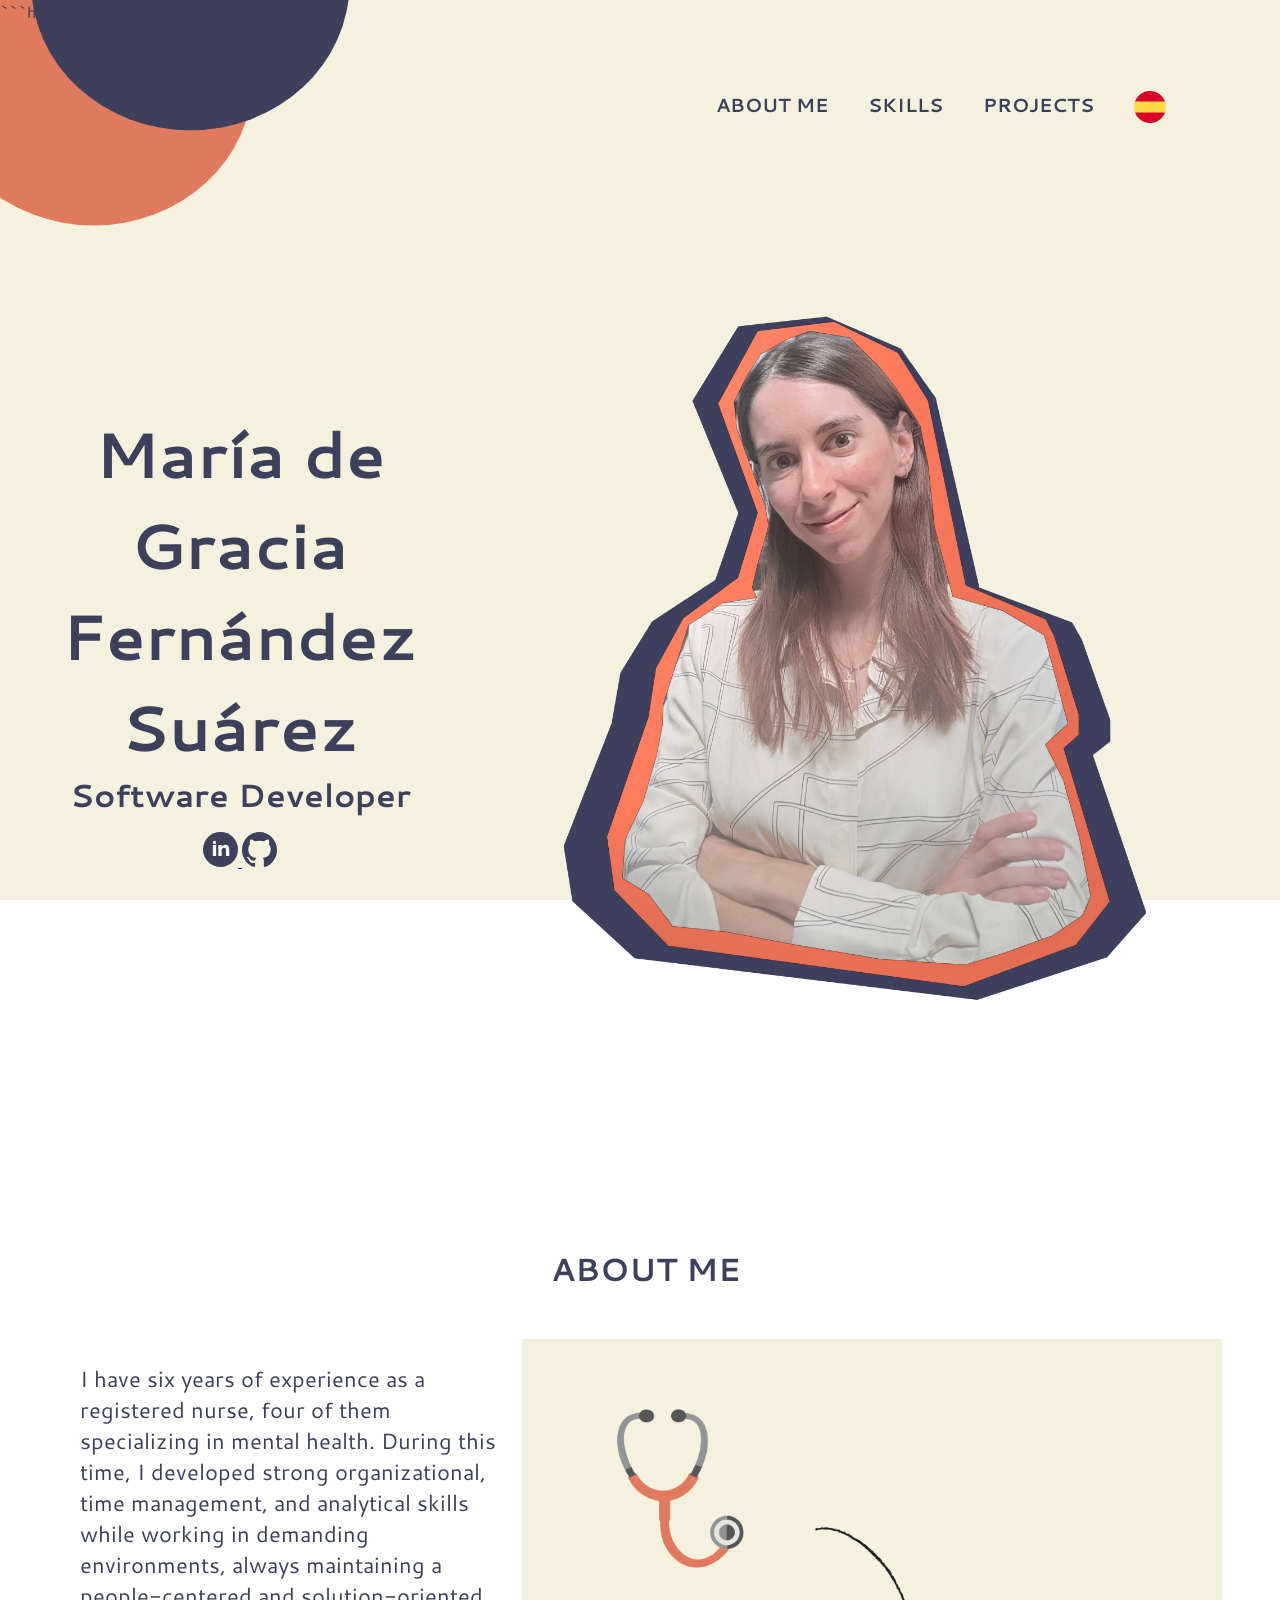
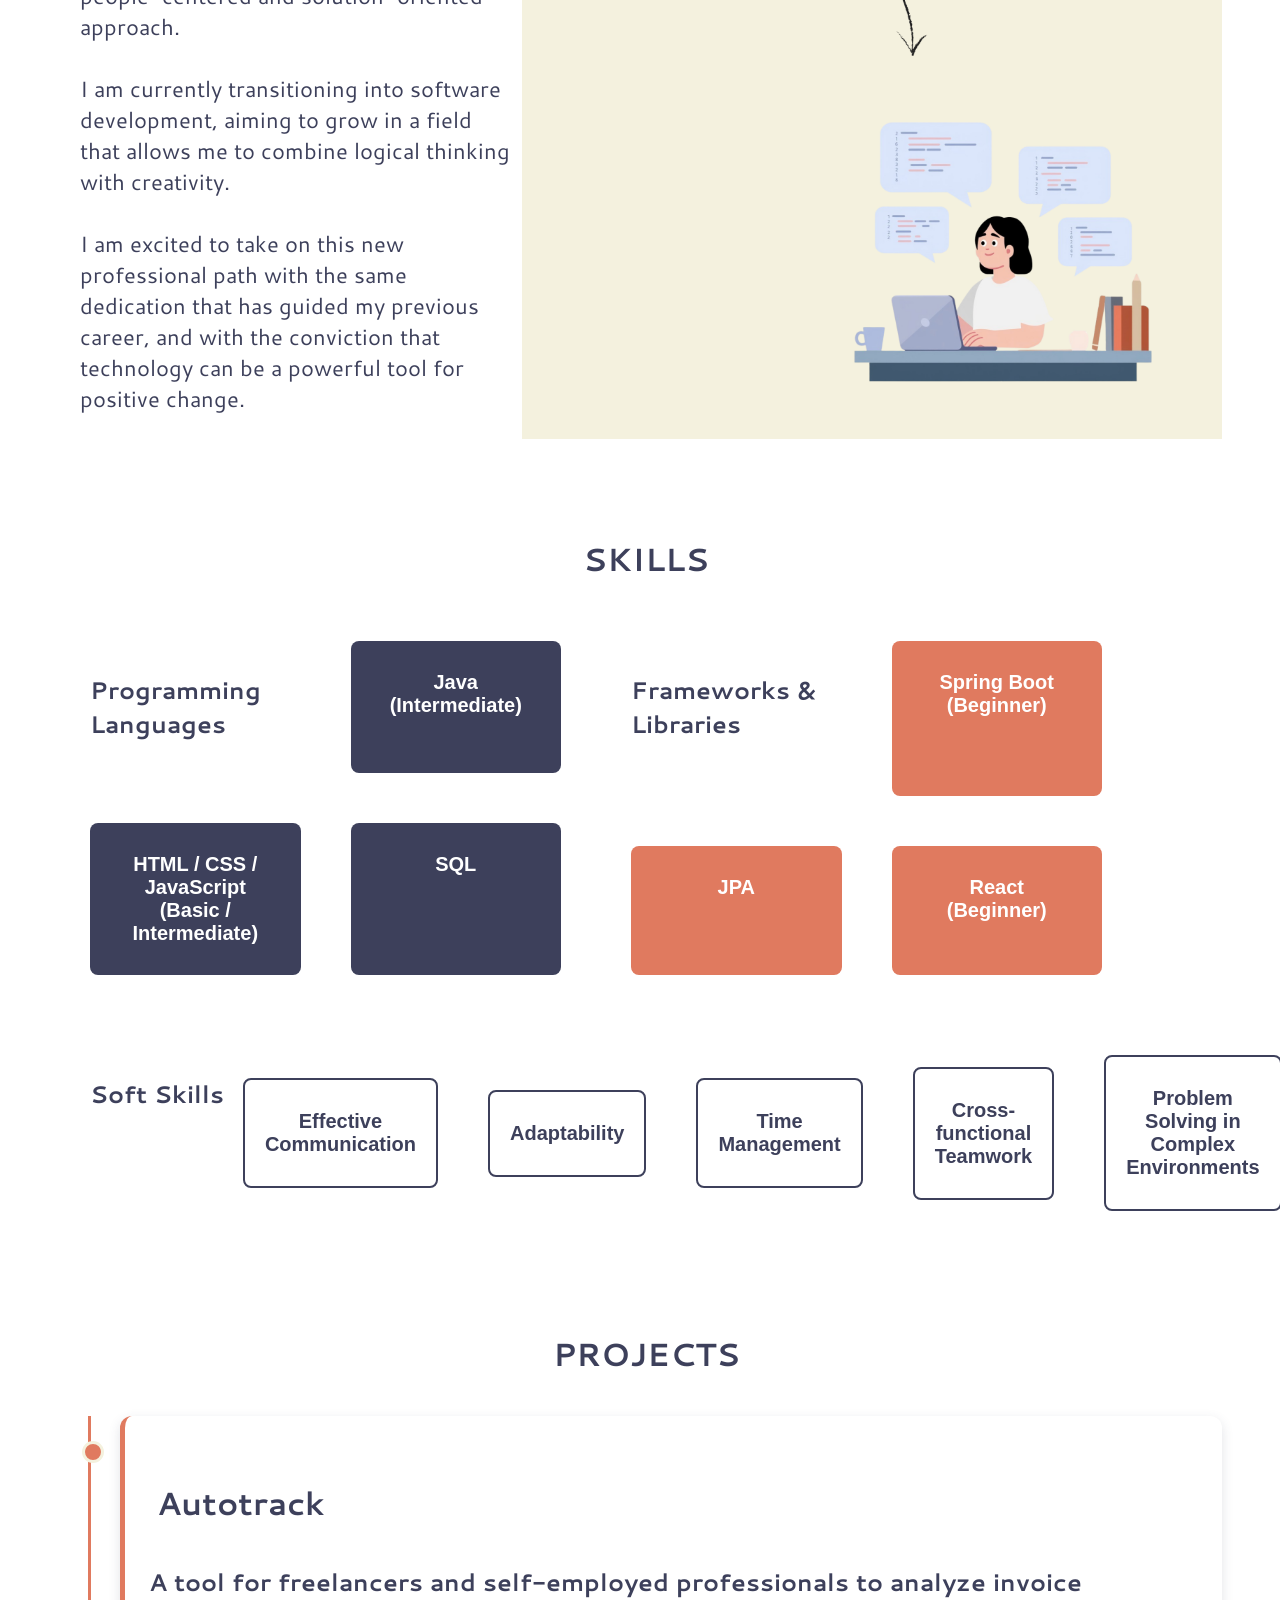
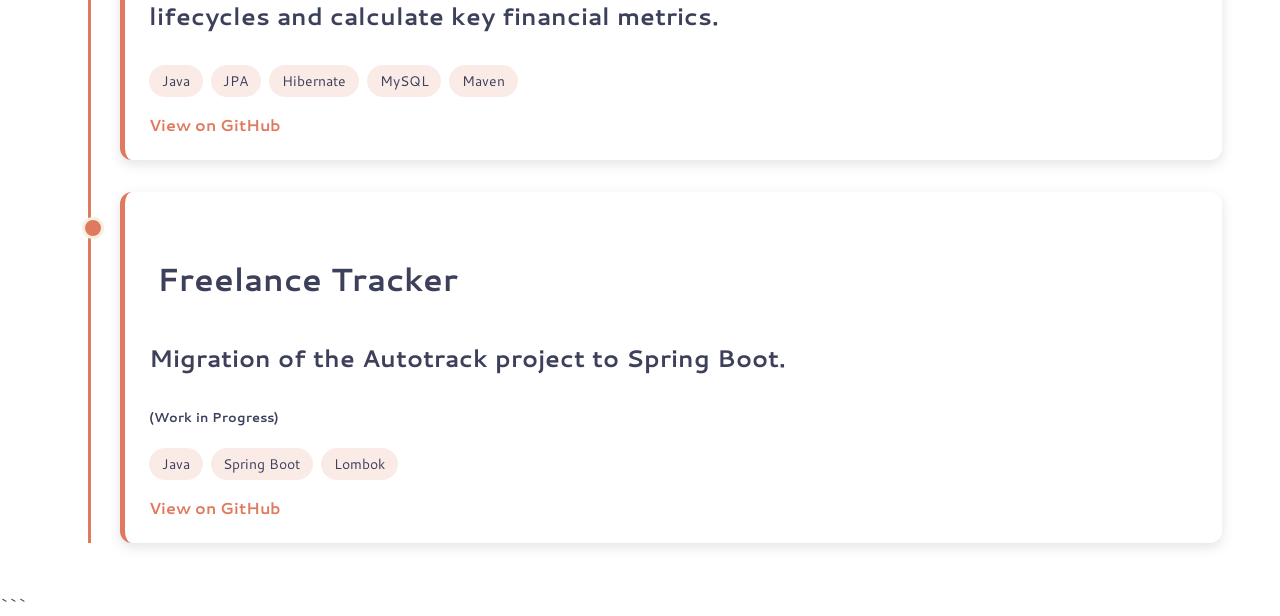
==== index_english.html @ 174630ba "Portolio inicial completado" ====
```html
<!DOCTYPE html>
<html lang="en">
<head>
    <meta charset="UTF-8">
    <meta name="viewport" content="width=device-width, initial-scale=1.0">
    <link rel="stylesheet" href="style.css">
    <link rel="icon" type="image/png" href="img/favicon.png">
    <link rel="preconnect" href="https://fonts.googleapis.com">
    <link rel="preconnect" href="https://fonts.gstatic.com" crossorigin>
    <link href="https://fonts.googleapis.com/css2?family=Cantarell:ital,wght@0,400;0,700;1,400;1,700&display=swap" rel="stylesheet">

    <title>María Fernández | Software Developer</title>
</head>

<body>

    <header>
        <nav>
            <a href="#about-me">ABOUT ME</a>
            <a href="#skills">SKILLS</a>
            <a href="#projects">PROJECTS</a>
            <a href="index.html">
                <img src="img/bandera-espana.png" alt="Spanish">
            </a>
        </nav>
    </header>

    <main>

        <div class="container">

            <section class="presentacion">

                <h1>María de Gracia <br> Fernández Suárez</h1>

                <h2>Software Developer</h2>

                <nav>
                    <a href="https://www.linkedin.com/in/mar%C3%ADa-de-gracia-fern%C3%A1ndez-su%C3%A1rez/" target="_blank">
                        <img src="img/linkedin.svg" alt="LinkedIn" class="iconos">
                    </a>

                    <a href="https://github.com/gfersua" target="_blank">
                        <img src="img/github.svg" alt="GitHub" class="iconos">
                    </a>
                </nav>

            </section>

            <div class="foto-perfil">
                <img src="img/perfil.png" class="foto-perfil" alt="Profile picture">
            </div>

        </div>

        <section id="about-me" class="secciones">

            <h3>ABOUT ME</h3>

            <div class="container-2">

                <p>
                    I have six years of experience as a registered nurse, four of them specializing in mental health.
                    During this time, I developed strong organizational, time management, and analytical skills while
                    working in demanding environments, always maintaining a people-centered and solution-oriented approach.
                    <br><br>

                    I am currently transitioning into software development, aiming to grow in a field that allows me to
                    combine logical thinking with creativity.
                    <br><br>

                    I am excited to take on this new professional path with the same dedication that has guided my previous
                    career, and with the conviction that technology can be a powerful tool for positive change.
                </p>

                <img src="img/decoracion1.png" alt="Decorative element" class="decoracion">

            </div>

        </section>

        <section id="skills" class="secciones">

            <h3>SKILLS</h3>

            <div class="grid-container">

                <div class="grid-container">
                    <h4>Programming Languages</h4>

                    <div class="grid-item">
                        Java <br> (Intermediate)
                    </div>

                    <div class="grid-item">
                        HTML / CSS / JavaScript <br> (Basic / Intermediate)
                    </div>

                    <div class="grid-item">
                        SQL
                    </div>
                </div>

                <div class="grid-container">
                    <h4>Frameworks & Libraries</h4>

                    <div class="grid-item salmon">
                        Spring Boot <br> (Beginner)
                    </div>

                    <div class="grid-item salmon">
                        JPA
                    </div>

                    <div class="grid-item salmon">
                        React <br> (Beginner)
                    </div>
                </div>

                <div class="grid-container soft">

                    <h4>Soft Skills</h4>

                    <div class="grid-container soft">

                        <div class="grid-item blanco">
                            Effective Communication
                        </div>

                        <div class="grid-item blanco">
                            Adaptability
                        </div>

                        <div class="grid-item blanco">
                            Time Management
                        </div>

                        <div class="grid-item blanco">
                            Cross-functional Teamwork
                        </div>

                        <div class="grid-item blanco">
                            Problem Solving in Complex Environments
                        </div>

                    </div>

                </div>

            </div>

        </section>

        <section id="projects" class="secciones">

            <h3>PROJECTS</h3>

            <div class="timeline">

                <article class="project-card">

                    <h3>Autotrack</h3>

                    <h4>
                        A tool for freelancers and self-employed professionals to analyze invoice lifecycles and calculate key financial metrics.
                    </h4>

                    <div class="technologies">
                        <span>Java</span>
                        <span>JPA</span>
                        <span>Hibernate</span>
                        <span>MySQL</span>
                        <span>Maven</span>
                    </div>

                    <a href="https://github.com/gfersua/autotrack" target="_blank">
                        View on GitHub
                    </a>

                </article>

                <article class="project-card">

                    <h3>Freelance Tracker</h3>

                    <h4>
                        Migration of the Autotrack project to Spring Boot.
                    </h4>

                    <h5>(Work in Progress)</h5>

                    <div class="technologies">
                        <span>Java</span>
                        <span>Spring Boot</span>
                        <span>Lombok</span>
                    </div>

                    <a href="https://github.com/gfersua/freelance-tracker" target="_blank">
                        View on GitHub
                    </a>

                </article>

            </div>

        </section>

    </main>

</body>
</html>
```
---- style.css ----
.cantarell-regular {
  font-family: "Cantarell", sans-serif;
  font-weight: 400;
  font-style: normal;
}

.cantarell-bold {
  font-family: "Cantarell", sans-serif;
  font-weight: 700;
  font-style: normal;
}

.cantarell-regular-italic {
  font-family: "Cantarell", sans-serif;
  font-weight: 400;
  font-style: italic;
}

.cantarell-bold-italic {
  font-family: "Cantarell", sans-serif;
  font-weight: 700;
  font-style: italic;
}


body{

    margin: 0px;
    background-image: url(img/fondo.svg);
    background-repeat:repeat;
    background-size: cover;
    background-attachment: fixed; 
    font-family: Cantarell;
    color: #3D405B;
}

header{

    width: 70%;
    position:relative;
    margin-top: 3rem;
    margin-left: 25%;
    border: 1rem;

}

header nav{

    font-size: 1.2rem;
    text-align: end;
    display: flex;
    justify-content: end;
    margin: 30px;
    
}

header nav a{
    margin: 20px;
    font-weight: bold;
    text-decoration: none;
    position: relative;
    color: #3D405B;
    
}

header nav a::after {
    content: ""; 
    position: absolute;
    left: 0;
    bottom: -5px; 
    width: 0;     
    height: 2px; 
    background-color: #3D405B;
    transition: width 0.3s ease; 
}

header nav a:hover::after {
    width: 100%; 
}

h1{
    font-size:4rem;
    margin:0;
    text-align: center;
}

h2{
    margin:0;
    font-size: 2rem;
  
}




.container{
    margin:0;
    display:flex;
    align-items: center;
    justify-content: center;
    margin-top: -100px;
}

.presentacion{

    display: flex;
    flex-direction: column;
    align-items: center;
    justify-content: center;
    position:relative;
    margin-left: 50px;
    margin-bottom: 0;
    width: 50%;
}

.iconos{
    margin-top:15px;
    width: 35px;

}

.foto-perfil{
    width: 850px;
    
}

.secciones{
    display:flex;
    flex-direction: column;
    align-items: center;
    width: 90%;
    margin-left: 70px;
    margin-top:0px;
    margin-bottom: 50px;
 
}

.secciones h3{
    padding:8px;
    font-size: 2rem;
   
}

.secciones h4{
    font-weight: bold;
    font-size: 1.5rem;
}

.secciones p{
    width: 50%;
    font-size: 22px;
    padding:10px;
  

}


.container-2{
    display:flex;
    align-items: center;
    justify-content: center;
}

.decoracion{

    width: 700px;

}

.grid-container{

    display:grid;
    grid-template-columns: repeat(2, 1fr);
    gap: 50px;
    padding:10px;
    
   
}

.grid-item {
  background-color: #3d405b;
  color: #ffffff;
  padding: 30px 20px;
  text-align: center;
  font-size: 20px;
  font-family: sans-serif;
  font-weight: bold;
  border-radius: 8px;
}

.salmon{
    background-color: #E07A5F;
}

.soft{

    place-content: center;
    grid-template-columns: repeat(5, 1fr);
    grid-column: span 4;
}

.blanco{
    place-self: center;
    background-color: #ffffff;
    border:solid 2px #3D405B;
    color:#3D405B;
  
}

#proyectos {
    max-width: 900px;
    margin: 0 auto;
    padding: 4rem 1rem;
    background-color: #F4F1DE;
}

#proyectos h2 {
    text-align: center;
    margin-bottom: 3rem;
    color: #3D405B;
}

.timeline {
    display: flex;
    flex-direction: column;
    gap: 2rem;
    position: relative;
}

.timeline::before {
    content: "";
    position: absolute;
    left: 18px;
    top: 0;
    width: 3px;
    height: 100%;
    background-color: #E07A5F;
}

.project-card {
    position: relative;
    margin-left: 50px;
    padding: 1.5rem;
    background-color: white;
    border-left: 5px solid #E07A5F;
    border-radius: 12px;
    box-shadow: 0 4px 12px rgba(61, 64, 91, 0.15);
    transition: transform 0.3s ease;
}

.project-card:hover {
    transform: translateY(-4px);
}

.project-card::before {
    content: "";
    position: absolute;
    left: -43px;
    top: 25px;
    width: 16px;
    height: 16px;
    border-radius: 50%;
    background-color: #E07A5F;
    border: 3px solid #F4F1DE;
}

.project-card h3 {
    color: #3D405B;
    margin-bottom: 1rem;
}

.technologies {
    display: flex;
    flex-wrap: wrap;
    gap: 0.5rem;
    margin-bottom: 1rem;
}

.technologies span {
    padding: 0.4rem 0.8rem;
    background-color: rgba(224, 122, 95, 0.15);
    color: #3D405B;
    border-radius: 20px;
    font-size: 0.85rem;
    font-weight: 500;
}

.project-card a {
    color: #E07A5F;
    font-weight: 600;
    text-decoration: none;
}

.project-card a:hover {
    color: #3D405B;
}


/* TABLET */
@media (max-width: 992px){

    header{
        width: 90%;
        margin-left: auto;
        margin-right: auto;
    }

    .container{
        flex-direction: column;
        margin-top: 0;
    }

    .presentacion{
        width: 90%;
        margin-left: 0;
        text-align: center;
    }

    .foto-perfil{
        width: 100%;
        max-width: 500px;
    }

    .decoracion{
        width: 100%;
        max-width: 500px;
    }

    .secciones{
        width: 95%;
        margin-left: auto;
        margin-right: auto;
    }

    .secciones p{
        width: 80%;
    }

    .grid-container{
        grid-template-columns: 1fr;
    }

    .soft{
        grid-template-columns: repeat(3,1fr);
    }
}


/* MOVIL */
@media (max-width: 768px){

    h1{
        font-size: 2.5rem;
    }

    h2{
        font-size: 1.5rem;
    }

    .secciones h3{
        font-size: 1.7rem;
    }

    .secciones h4{
        font-size: 1.2rem;
    }

    .secciones p{
        width: 95%;
        font-size: 1rem;
        text-align: center;
    }

    header nav{
        justify-content: center;
        flex-wrap: wrap;
        font-size: 1rem;
    }

    header nav a{
        margin: 10px;
    }

    .foto-perfil{
        max-width: 320px;
    }

    .decoracion{
        display: none; /* opcional */
    }

    .grid-container{
        gap: 20px;
    }

    .soft{
        grid-template-columns: repeat(2,1fr);
    }

    .project-card{
        margin-left: 35px;
    }

    .timeline::before{
        left: 12px;
    }

    .project-card::before{
        left: -37px;
    }
}
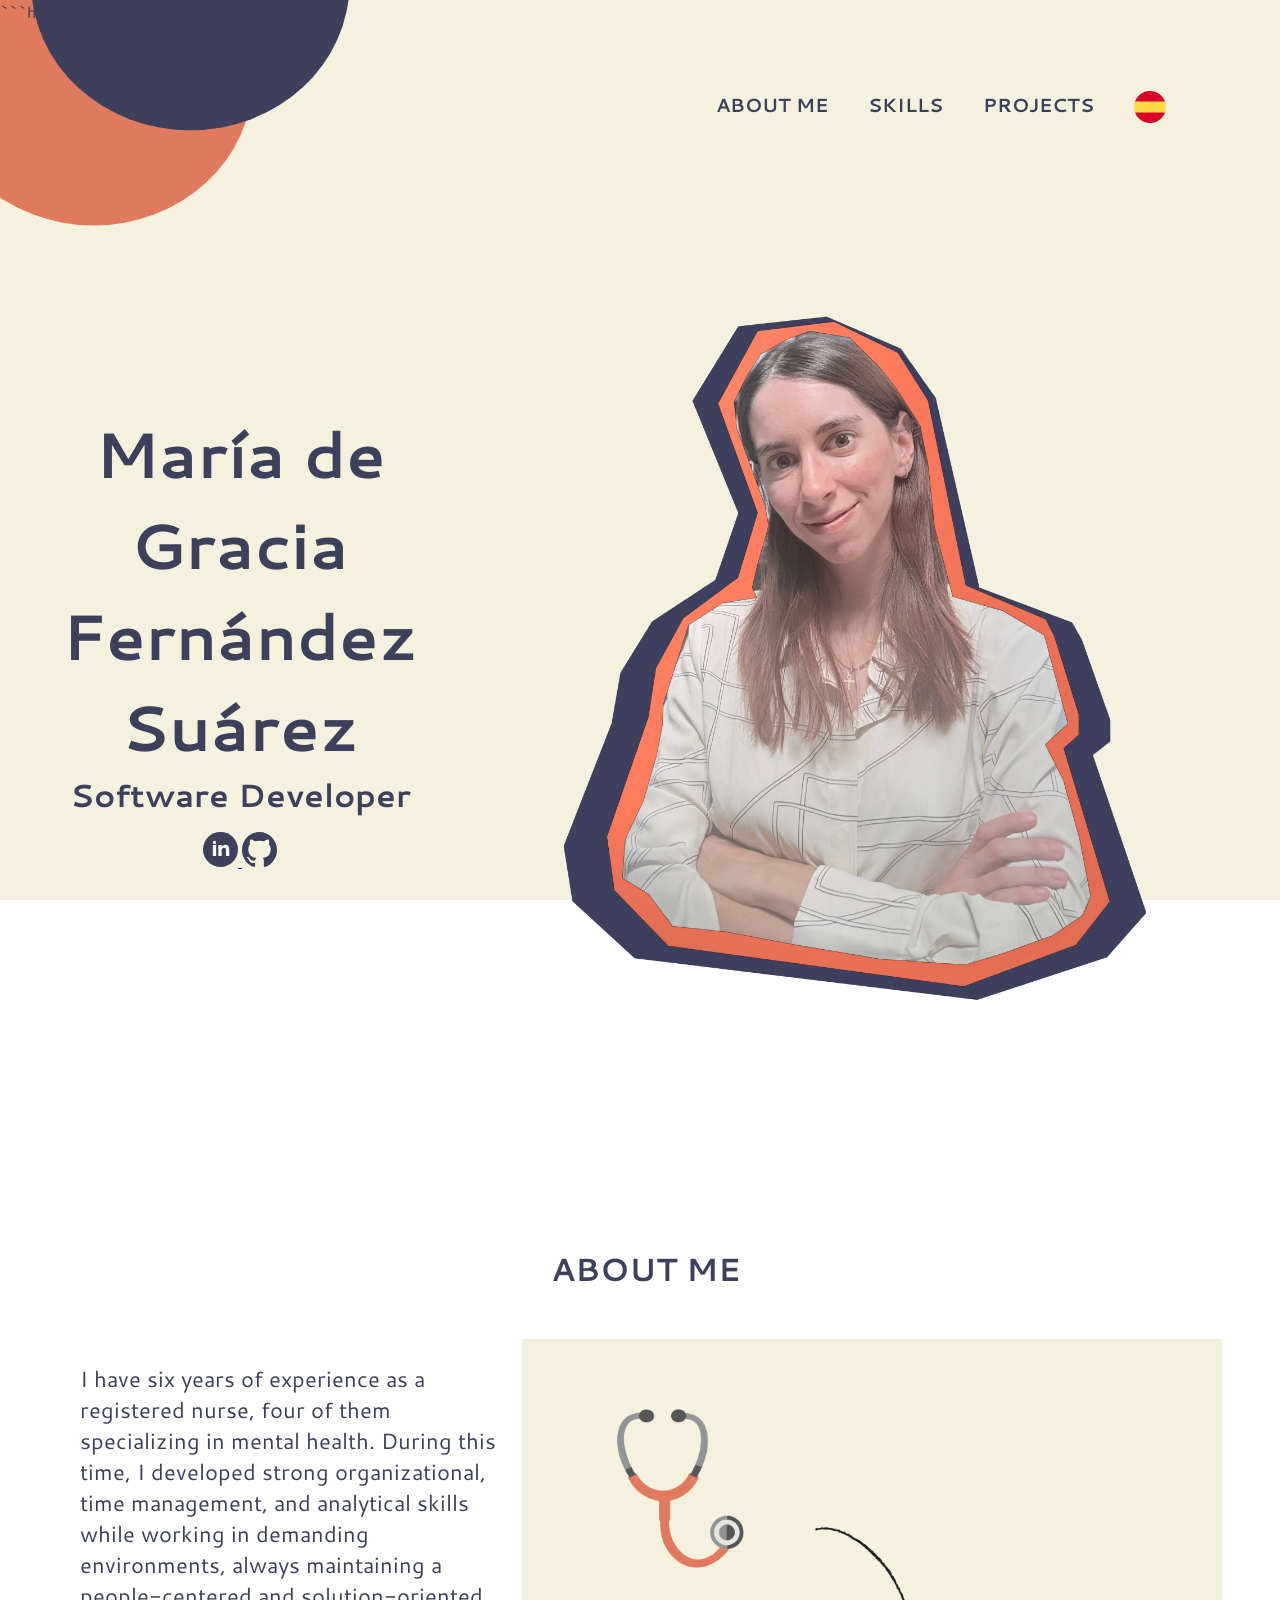
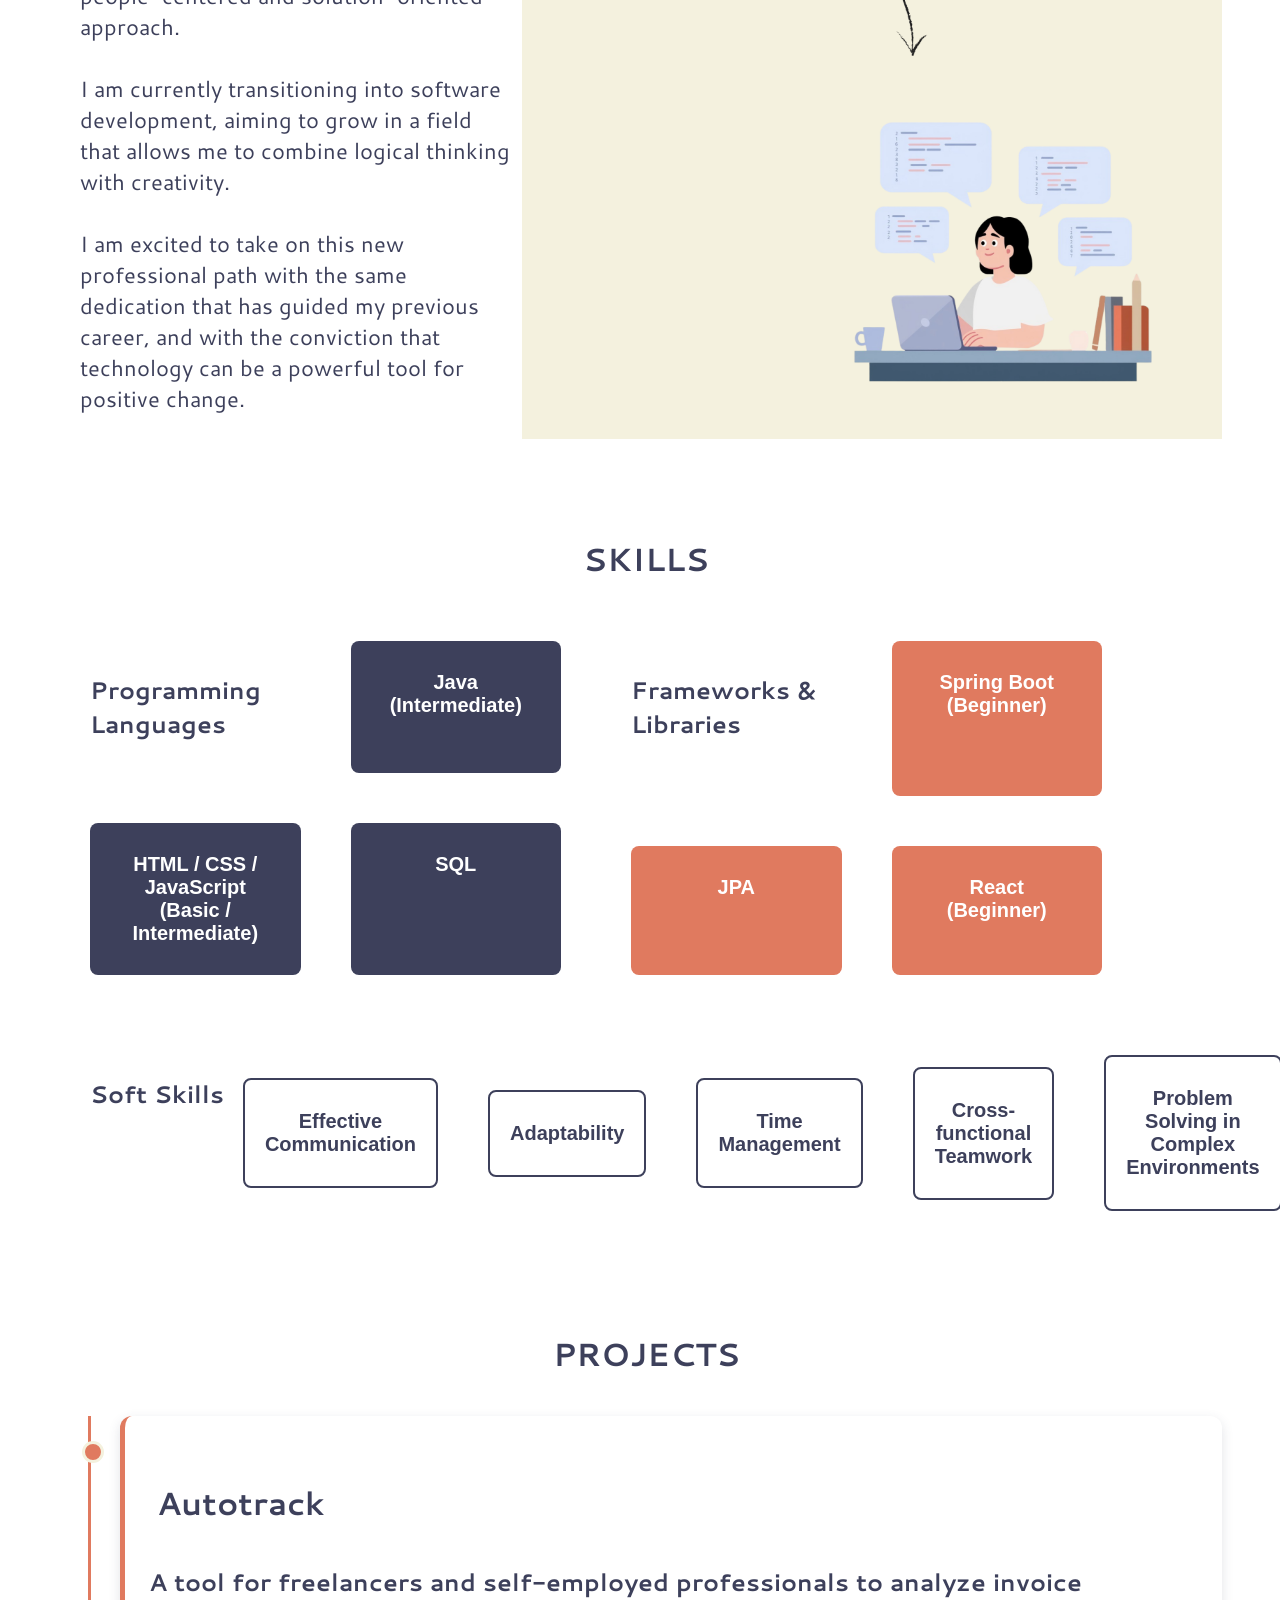
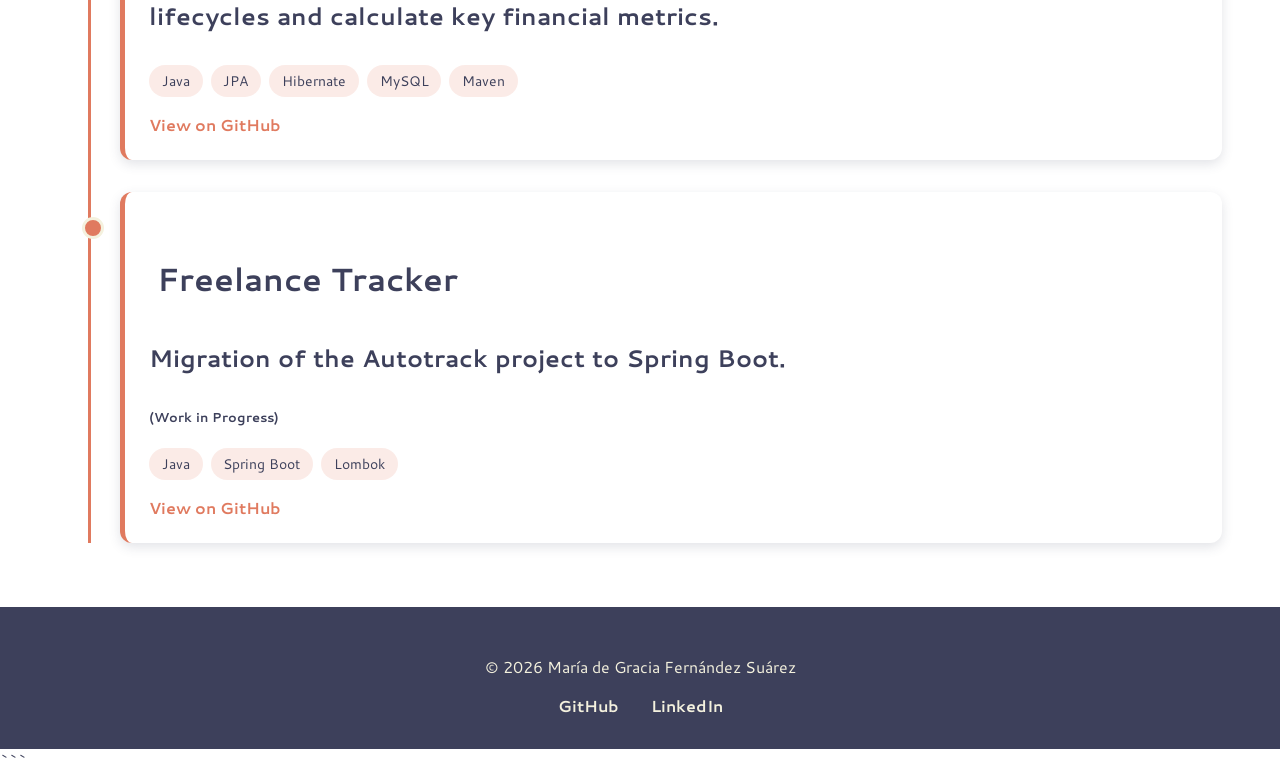
==== commit 97adaa6a: "footer añadido" ====
--- a/index_english.html
+++ b/index_english.html
@@ -208,6 +208,16 @@
 
     </main>
 
+
+    <footer>
+    <p>© 2026 María de Gracia Fernández Suárez</p>
+
+    <div class="footer-links">
+        <a href="https://github.com/gfersua" target="_blank">GitHub</a>
+        <a href="https://www.linkedin.com/in/mar%C3%ADa-de-gracia-fern%C3%A1ndez-su%C3%A1rez/" target="_blank">LinkedIn</a>
+    </div>
+</footer>
+
 </body>
 </html>
 ```
--- a/style.css
+++ b/style.css
@@ -408,4 +408,30 @@
     .project-card::before{
         left: -37px;
     }
+}
+
+
+footer{
+    margin-top: 4rem;
+    padding: 2rem;
+    background-color: #3D405B;
+    color: #F4F1DE;
+    text-align: center;
+}
+
+.footer-links{
+    margin-top: 1rem;
+    display: flex;
+    justify-content: center;
+    gap: 2rem;
+}
+
+.footer-links a{
+    color: #F4F1DE;
+    text-decoration: none;
+    font-weight: bold;
+}
+
+.footer-links a:hover{
+    color: #E07A5F;
 }
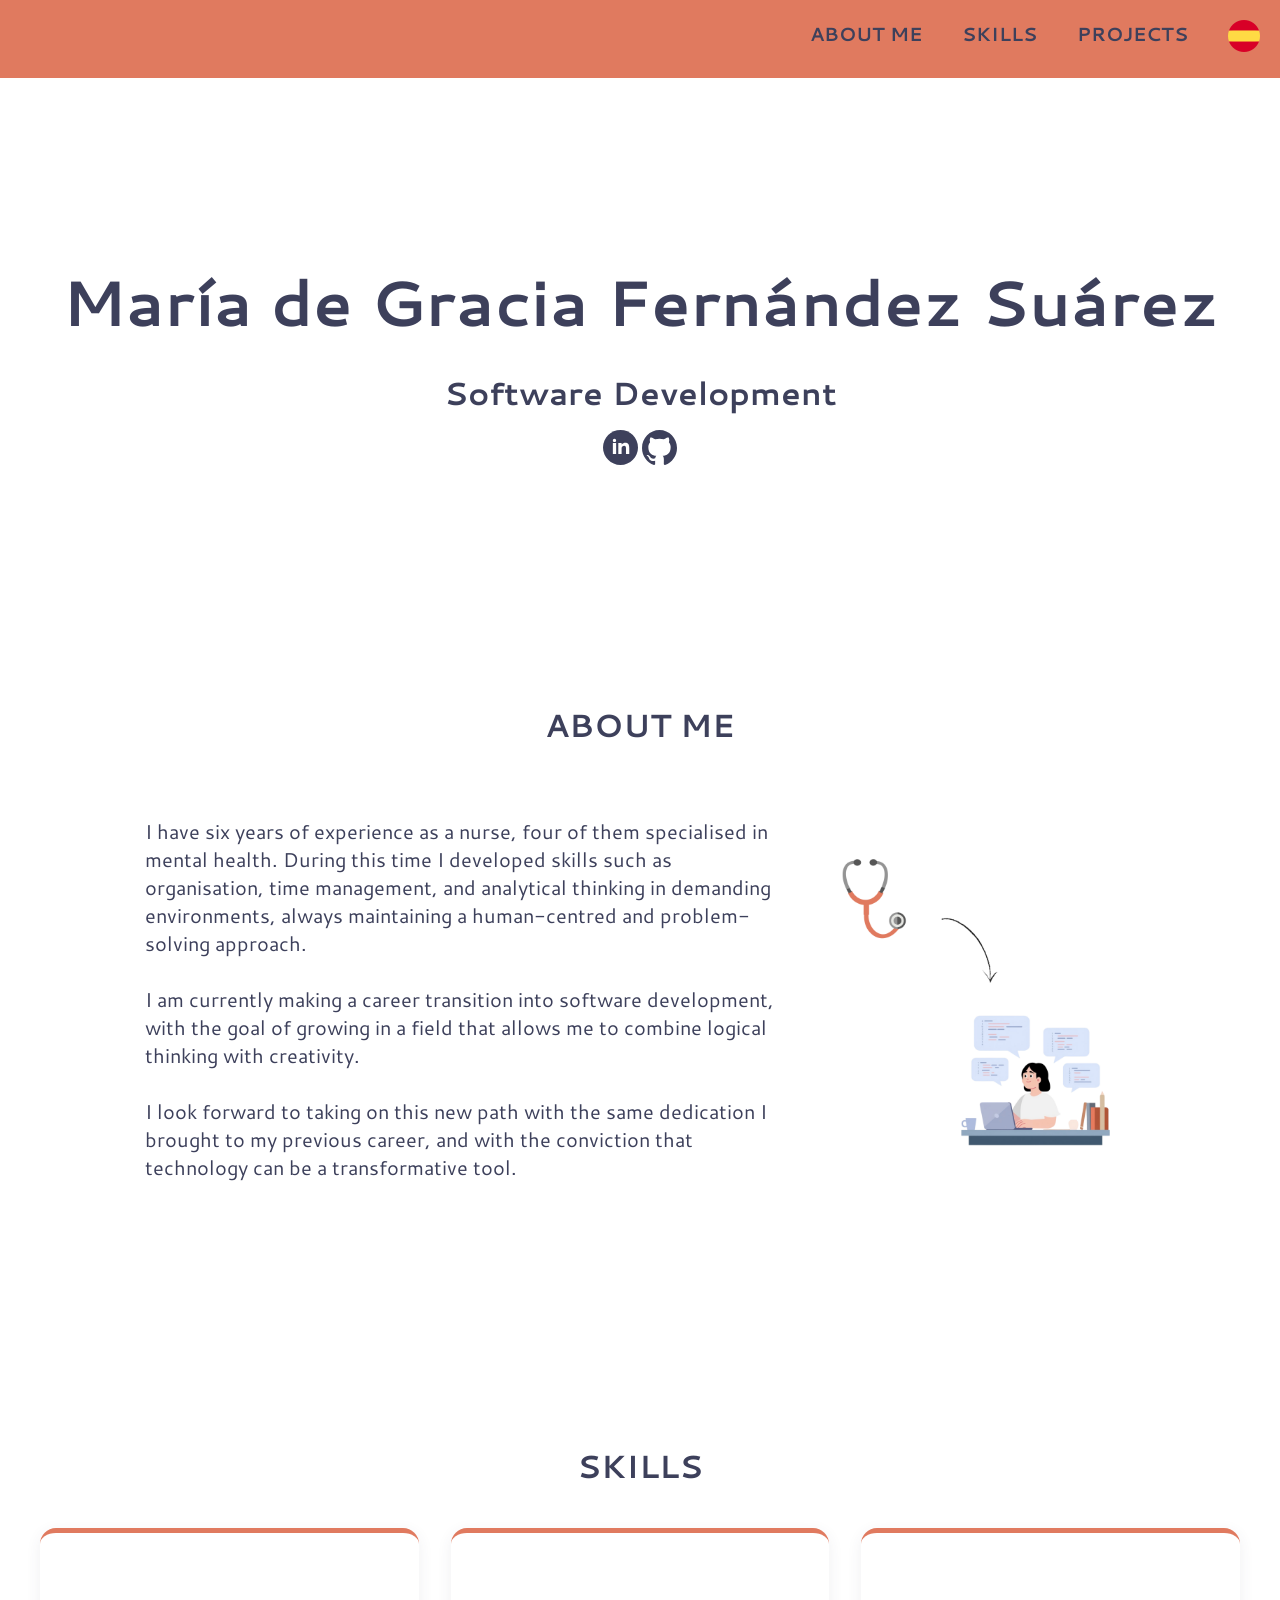
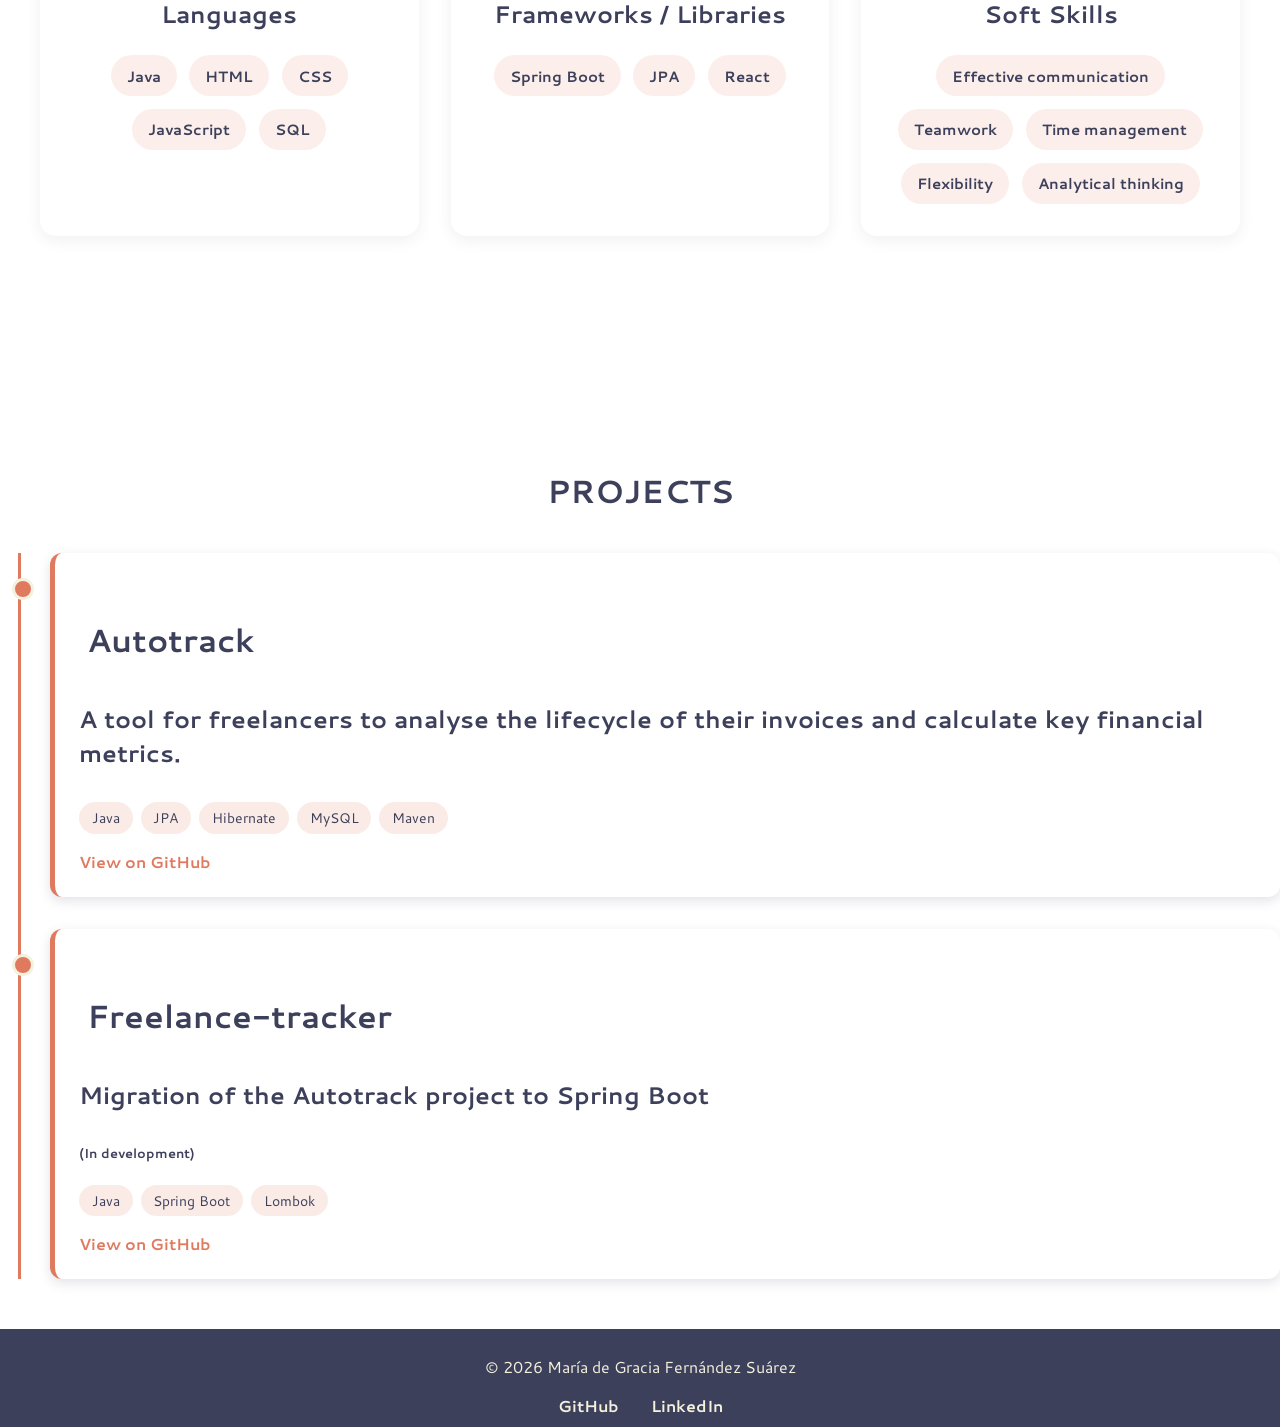
==== commit a72ee3e7: "cambios index ver eng" ====
--- a/index_english.html
+++ b/index_english.html
@@ -1,4 +1,3 @@
-```html
 <!DOCTYPE html>
 <html lang="en">
 <head>
@@ -9,8 +8,7 @@
     <link rel="preconnect" href="https://fonts.googleapis.com">
     <link rel="preconnect" href="https://fonts.gstatic.com" crossorigin>
     <link href="https://fonts.googleapis.com/css2?family=Cantarell:ital,wght@0,400;0,700;1,400;1,700&display=swap" rel="stylesheet">
-
-    <title>María Fernández | Software Developer</title>
+    <title>MiPortolio</title>
 </head>
 
 <body>
@@ -20,39 +18,25 @@
             <a href="#about-me">ABOUT ME</a>
             <a href="#skills">SKILLS</a>
             <a href="#projects">PROJECTS</a>
-            <a href="index.html">
-                <img src="img/bandera-espana.png" alt="Spanish">
-            </a>
+            <a href="index.html"><img src="img/bandera-espana.png" alt="Spanish"></a>
         </nav>
     </header>
 
     <main>
 
-        <div class="container">
+        <section class="presentacion">
 
-            <section class="presentacion">
+            <h1>María de Gracia Fernández Suárez</h1>
+            <br>
+            <h2>Software Development</h2>
 
-                <h1>María de Gracia <br> Fernández Suárez</h1>
+            <nav>
+                <a href="https://www.linkedin.com/in/mar%C3%ADa-de-gracia-fern%C3%A1ndez-su%C3%A1rez/" target="_blank"><img src="img/linkedin.svg" alt="LinkedIn" class="iconos"></a>
+                <a href="https://github.com/gfersua" target="_blank"><img src="img/github.svg" alt="GitHub" class="iconos"></a>
+            </nav>
 
-                <h2>Software Developer</h2>
+        </section>
 
-                <nav>
-                    <a href="https://www.linkedin.com/in/mar%C3%ADa-de-gracia-fern%C3%A1ndez-su%C3%A1rez/" target="_blank">
-                        <img src="img/linkedin.svg" alt="LinkedIn" class="iconos">
-                    </a>
-
-                    <a href="https://github.com/gfersua" target="_blank">
-                        <img src="img/github.svg" alt="GitHub" class="iconos">
-                    </a>
-                </nav>
-
-            </section>
-
-            <div class="foto-perfil">
-                <img src="img/perfil.png" class="foto-perfil" alt="Profile picture">
-            </div>
-
-        </div>
 
         <section id="about-me" class="secciones">
 
@@ -61,111 +45,74 @@
             <div class="container-2">
 
                 <p>
-                    I have six years of experience as a registered nurse, four of them specializing in mental health.
-                    During this time, I developed strong organizational, time management, and analytical skills while
-                    working in demanding environments, always maintaining a people-centered and solution-oriented approach.
-                    <br><br>
-
-                    I am currently transitioning into software development, aiming to grow in a field that allows me to
-                    combine logical thinking with creativity.
-                    <br><br>
-
-                    I am excited to take on this new professional path with the same dedication that has guided my previous
-                    career, and with the conviction that technology can be a powerful tool for positive change.
+                    I have six years of experience as a nurse, four of them specialised in mental health. During this time I developed skills such as organisation, time management, and analytical thinking in demanding environments, always maintaining a human-centred and problem-solving approach.
+                    <br>
+                    <br>
+                    I am currently making a career transition into software development, with the goal of growing in a field that allows me to combine logical thinking with creativity.
+                    <br>
+                    <br>
+                    I look forward to taking on this new path with the same dedication I brought to my previous career, and with the conviction that technology can be a transformative tool.
                 </p>
 
-                <img src="img/decoracion1.png" alt="Decorative element" class="decoracion">
+                <img src="img/decoracion1.png" alt="decorative element" class="decoracion">
 
             </div>
+        </section>
 
-        </section>
 
         <section id="skills" class="secciones">
 
             <h3>SKILLS</h3>
 
-            <div class="grid-container">
+            <div class="skills-grid">
 
-                <div class="grid-container">
-                    <h4>Programming Languages</h4>
+                <div class="skill-card">
+                    <h4>Languages</h4>
 
-                    <div class="grid-item">
-                        Java <br> (Intermediate)
-                    </div>
-
-                    <div class="grid-item">
-                        HTML / CSS / JavaScript <br> (Basic / Intermediate)
-                    </div>
-
-                    <div class="grid-item">
-                        SQL
+                    <div class="skill-list">
+                        <span>Java</span>
+                        <span>HTML</span>
+                        <span>CSS</span>
+                        <span>JavaScript</span>
+                        <span>SQL</span>
                     </div>
                 </div>
 
-                <div class="grid-container">
-                    <h4>Frameworks & Libraries</h4>
+                <div class="skill-card">
+                    <h4>Frameworks / Libraries</h4>
 
-                    <div class="grid-item salmon">
-                        Spring Boot <br> (Beginner)
-                    </div>
-
-                    <div class="grid-item salmon">
-                        JPA
-                    </div>
-
-                    <div class="grid-item salmon">
-                        React <br> (Beginner)
+                    <div class="skill-list">
+                        <span>Spring Boot</span>
+                        <span>JPA</span>
+                        <span>React</span>
                     </div>
                 </div>
 
-                <div class="grid-container soft">
-
+                <div class="skill-card">
                     <h4>Soft Skills</h4>
 
-                    <div class="grid-container soft">
-
-                        <div class="grid-item blanco">
-                            Effective Communication
-                        </div>
-
-                        <div class="grid-item blanco">
-                            Adaptability
-                        </div>
-
-                        <div class="grid-item blanco">
-                            Time Management
-                        </div>
-
-                        <div class="grid-item blanco">
-                            Cross-functional Teamwork
-                        </div>
-
-                        <div class="grid-item blanco">
-                            Problem Solving in Complex Environments
-                        </div>
-
+                    <div class="skill-list">
+                        <span>Effective communication</span>
+                        <span>Teamwork</span>
+                        <span>Time management</span>
+                        <span>Flexibility</span>
+                        <span>Analytical thinking</span>
                     </div>
-
                 </div>
 
             </div>
 
         </section>
 
+
         <section id="projects" class="secciones">
-
             <h3>PROJECTS</h3>
 
             <div class="timeline">
 
                 <article class="project-card">
-
                     <h3>Autotrack</h3>
-
-                    <h4>
-                        A tool for freelancers and self-employed professionals to analyze invoice lifecycles and calculate key financial metrics.
-                    </h4>
-
+                    <h4>A tool for freelancers to analyse the lifecycle of their invoices and calculate key financial metrics.</h4>
                     <div class="technologies">
                         <span>Java</span>
                         <span>JPA</span>
@@ -177,18 +124,12 @@
                     <a href="https://github.com/gfersua/autotrack" target="_blank">
                         View on GitHub
                     </a>
-
                 </article>
 
                 <article class="project-card">
-
-                    <h3>Freelance Tracker</h3>
-
-                    <h4>
-                        Migration of the Autotrack project to Spring Boot.
-                    </h4>
-
-                    <h5>(Work in Progress)</h5>
+                    <h3>Freelance-tracker</h3>
+                    <h4>Migration of the Autotrack project to Spring Boot</h4>
+                    <h5>(In development)</h5>
 
                     <div class="technologies">
                         <span>Java</span>
@@ -199,7 +140,6 @@
                     <a href="https://github.com/gfersua/freelance-tracker" target="_blank">
                         View on GitHub
                     </a>
-
                 </article>
 
             </div>
@@ -208,16 +148,15 @@
 
     </main>
 
+    <footer>
+        <p>© 2026 María de Gracia Fernández Suárez</p>
 
-    <footer>
-    <p>© 2026 María de Gracia Fernández Suárez</p>
-
-    <div class="footer-links">
-        <a href="https://github.com/gfersua" target="_blank">GitHub</a>
-        <a href="https://www.linkedin.com/in/mar%C3%ADa-de-gracia-fern%C3%A1ndez-su%C3%A1rez/" target="_blank">LinkedIn</a>
-    </div>
-</footer>
+        <div class="footer-links">
+            <a href="https://github.com/gfersua" target="_blank">GitHub</a>
+            <a href="https://www.linkedin.com/in/mar%C3%ADa-de-gracia-fern%C3%A1ndez-su%C3%A1rez/" target="_blank">LinkedIn</a>
+        </div>
+    </footer>
 
 </body>
-</html>
-```
+
+</html>
--- a/style.css
+++ b/style.css
@@ -24,33 +24,27 @@
 
 
 body{
-
     margin: 0px;
-    background-image: url(img/fondo.svg);
-    background-repeat:repeat;
-    background-size: cover;
-    background-attachment: fixed; 
+    background-color: #ffffff;
     font-family: Cantarell;
     color: #3D405B;
 }
 
 header{
-
-    width: 70%;
-    position:relative;
-    margin-top: 3rem;
-    margin-left: 25%;
-    border: 1rem;
+    background-color: #E07A5F;
+    position: fixed;
+    top: 0;
+    left: 0;
+    width: 100%;
+    z-index: 999;
 
 }
 
 header nav{
-
     font-size: 1.2rem;
     text-align: end;
     display: flex;
     justify-content: end;
-    margin: 30px;
     
 }
 
@@ -91,16 +85,6 @@
 }
 
 
-
-
-.container{
-    margin:0;
-    display:flex;
-    align-items: center;
-    justify-content: center;
-    margin-top: -100px;
-}
-
 .presentacion{
 
     display: flex;
@@ -108,9 +92,9 @@
     align-items: center;
     justify-content: center;
     position:relative;
-    margin-left: 50px;
+    margin-top: 20%;
     margin-bottom: 0;
-    width: 50%;
+    width: 100%;
 }
 
 .iconos{
@@ -119,18 +103,13 @@
 
 }
 
-.foto-perfil{
-    width: 850px;
-    
-}
 
 .secciones{
     display:flex;
     flex-direction: column;
     align-items: center;
-    width: 90%;
-    margin-left: 70px;
-    margin-top:0px;
+    justify-content: center;
+    margin-top:15%;
     margin-bottom: 50px;
  
 }
@@ -148,12 +127,15 @@
 
 .secciones p{
     width: 50%;
-    font-size: 22px;
+    font-size: 20px;
     padding:10px;
   
 
 }
 
+.decoracion{
+    width: 350px;
+}
 
 .container-2{
     display:flex;
@@ -161,57 +143,50 @@
     justify-content: center;
 }
 
-.decoracion{
-
-    width: 700px;
-
-}
-
-.grid-container{
-
-    display:grid;
-    grid-template-columns: repeat(2, 1fr);
-    gap: 50px;
-    padding:10px;
-    
-   
-}
-
-.grid-item {
-  background-color: #3d405b;
-  color: #ffffff;
-  padding: 30px 20px;
-  text-align: center;
-  font-size: 20px;
-  font-family: sans-serif;
-  font-weight: bold;
-  border-radius: 8px;
-}
-
-.salmon{
-    background-color: #E07A5F;
-}
-
-.soft{
-
-    place-content: center;
-    grid-template-columns: repeat(5, 1fr);
-    grid-column: span 4;
-}
-
-.blanco{
-    place-self: center;
-    background-color: #ffffff;
-    border:solid 2px #3D405B;
-    color:#3D405B;
-  
+
+
+.skills-grid{
+    display: grid;
+    grid-template-columns: repeat(auto-fit, minmax(320px, 1fr));
+    gap: 2rem;
+    width: 100%;
+    max-width: 1200px;
+}
+
+.skill-card{
+    background: #fff;
+    border-radius: 16px;
+    padding: 2rem;
+    box-shadow: 0 4px 15px rgba(61,64,91,0.08);
+    border-top: 5px solid #E07A5F;
+}
+
+.skill-card h4{
+    margin-bottom: 1.5rem;
+    color: #3D405B;
+    text-align: center;
+}
+
+.skill-list{
+    display: flex;
+    flex-wrap: wrap;
+    gap: 0.8rem;
+    justify-content: center;
+}
+
+.skill-list span{
+    background: rgba(224,122,95,0.12);
+    color: #3D405B;
+    padding: 0.6rem 1rem;
+    border-radius: 30px;
+    font-size: 0.95rem;
+    font-weight: 600;
 }
 
 #proyectos {
     max-width: 900px;
     margin: 0 auto;
     padding: 4rem 1rem;
-    background-color: #F4F1DE;
 }
 
 #proyectos h2 {
@@ -412,8 +387,8 @@
 
 
 footer{
-    margin-top: 4rem;
-    padding: 2rem;
+    margin:0;
+    padding: 10px;
     background-color: #3D405B;
     color: #F4F1DE;
     text-align: center;
@@ -434,4 +409,4 @@
 
 .footer-links a:hover{
     color: #E07A5F;
-}+}
